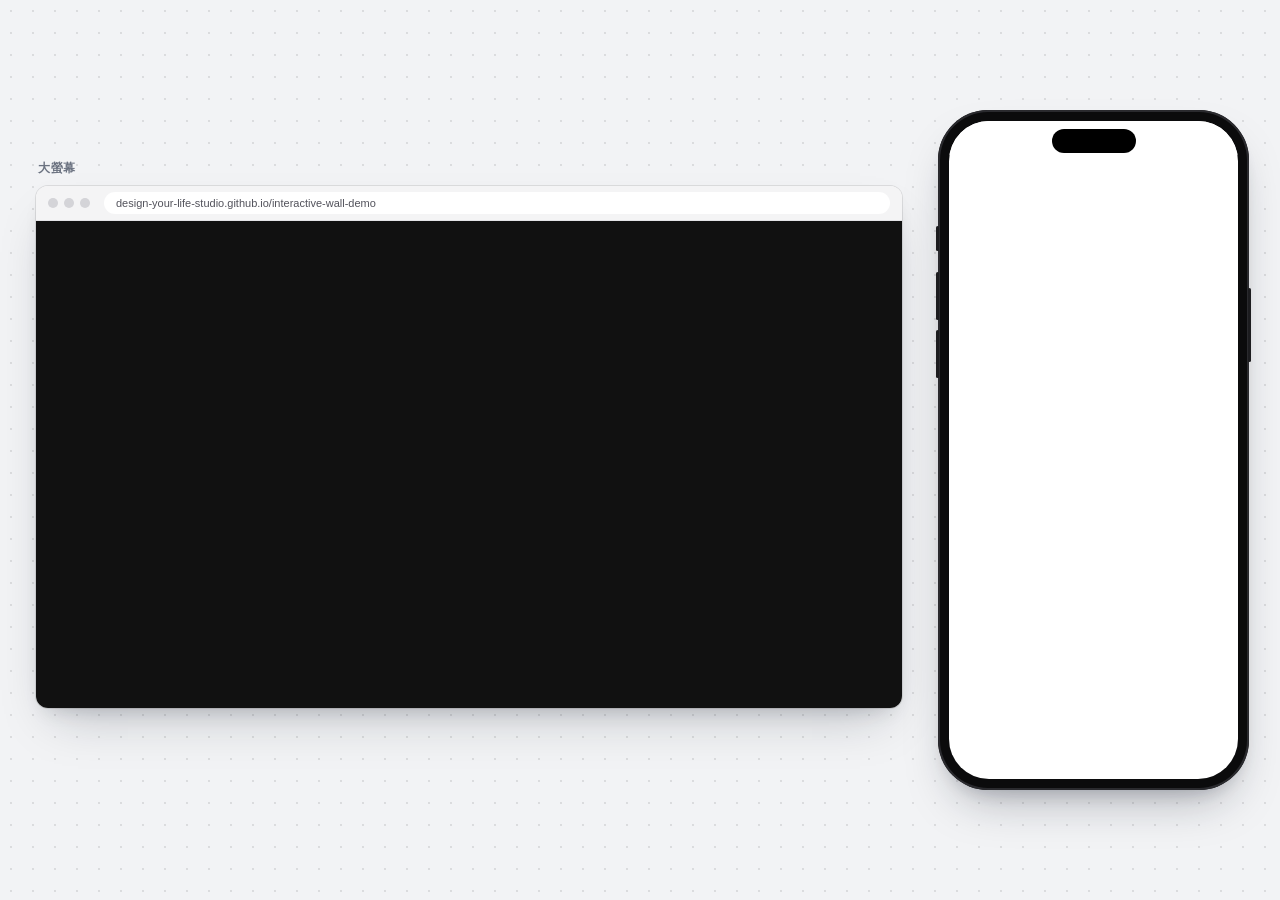
==== embeds/interactive-wall.html @ 9b2d8f3f "Add files via upload" ====
<!doctype html>
<html lang="zh-Hant"><head><meta charset="utf-8"><meta name="viewport" content="width=device-width, initial-scale=1">
<title>互動塗鴉牆 試玩</title>
<style>
/* 作品集「立即試玩」用：左邊大螢幕、右邊手機，兩邊都是線上實際運作的塗鴉牆，手機送出後大螢幕即時出現 */
html,body{margin:0;height:100%;overflow:hidden;background:#f2f3f5;font-family:-apple-system,"Helvetica Neue",Arial,"Noto Sans TC",sans-serif}
body{background-image:radial-gradient(circle,rgba(17,17,17,.10) 1px,transparent 1.4px);background-size:22px 22px}
#stage{position:absolute;left:50%;top:50%;width:1280px;height:720px;transform-origin:0 0}
.browser{position:absolute;left:36px;top:96px;width:866px;border-radius:12px;overflow:hidden;background:#fff;box-shadow:0 0 0 1px rgba(17,17,17,.10),0 24px 48px -18px rgba(17,24,39,.25),0 10px 20px -10px rgba(17,24,39,.18)}
.bar{height:34px;display:flex;align-items:center;gap:14px;padding:0 12px;background:#f4f4f5;border-bottom:1px solid #e4e4e7}
.dots{display:flex;gap:6px}.dots i{width:10px;height:10px;border-radius:50%;background:#d4d4d8;display:block}
.url{flex:1;height:22px;border-radius:11px;background:#fff;display:flex;align-items:center;padding:0 12px;font-size:11px;color:#52525b}
.view{position:relative;width:866px;height:487px;overflow:hidden;background:#111}
.view iframe{position:absolute;left:0;top:0;width:1600px;height:900px;border:0;transform:scale(.54125);transform-origin:0 0}
.tag{position:absolute;font:600 12px -apple-system,"Helvetica Neue",Arial,"Noto Sans TC",sans-serif;letter-spacing:.06em;color:#6b7280}
.phone{position:absolute;left:938px;top:20px;width:311px;height:680px;border-radius:50px;background:#0b0b0c;box-shadow:inset 0 0 0 2px #2a2a2e,0 24px 48px -18px rgba(17,24,39,.35),0 10px 20px -10px rgba(17,24,39,.2)}
.phone .btn{position:absolute;background:#1c1c1f;border-radius:2px}
.screen{position:absolute;left:11px;top:11px;width:289px;height:658px;border-radius:40px;overflow:hidden;background:#fff}
.sb{position:absolute;left:0;top:0;width:289px;height:34px;background:#fff;z-index:2}
.sb .island{position:absolute;left:50%;top:8px;width:84px;height:24px;margin-left:-42px;background:#000;border-radius:14px}
.screen iframe{position:absolute;left:0;top:34px;width:390px;height:842px;border:0;transform:scale(.741);transform-origin:0 0}
</style></head><body>
<div id="stage">
  <div class="tag" style="left:38px;top:70px">大螢幕</div>
  <div class="browser"><div class="bar"><div class="dots"><i></i><i></i><i></i></div><div class="url">design-your-life-studio.github.io/interactive-wall-demo</div></div>
    <div class="view"><iframe title="互動塗鴉牆 大螢幕" src="https://design-your-life-studio.github.io/interactive-wall-demo/" allow="autoplay"></iframe></div></div>
  <div class="tag" style="left:902px;top:600px;display:none"></div>
  <div class="phone"><div class="btn" style="left:-2px;top:116px;width:3px;height:25px"></div><div class="btn" style="left:-2px;top:162px;width:3px;height:48px"></div><div class="btn" style="left:-2px;top:220px;width:3px;height:48px"></div><div class="btn" style="right:-2px;top:178px;width:3px;height:74px"></div>
    <div class="screen"><div class="sb"><div class="island"></div></div>
      <iframe title="互動塗鴉牆 手機投稿" src="https://design-your-life-studio.github.io/interactive-wall-demo/?mode=draw" allow="autoplay"></iframe></div></div>
</div>
<script>
// 依視窗大小等比例縮放整個舞台（設計尺寸 1280×720）
(function(){const st=document.getElementById('stage');function fit(){const k=Math.min(innerWidth/1280,innerHeight/720);st.style.transform=`translate(${-640*k}px,${-360*k}px) scale(${k})`}fit();addEventListener('resize',fit)})();
</script>
</body></html>
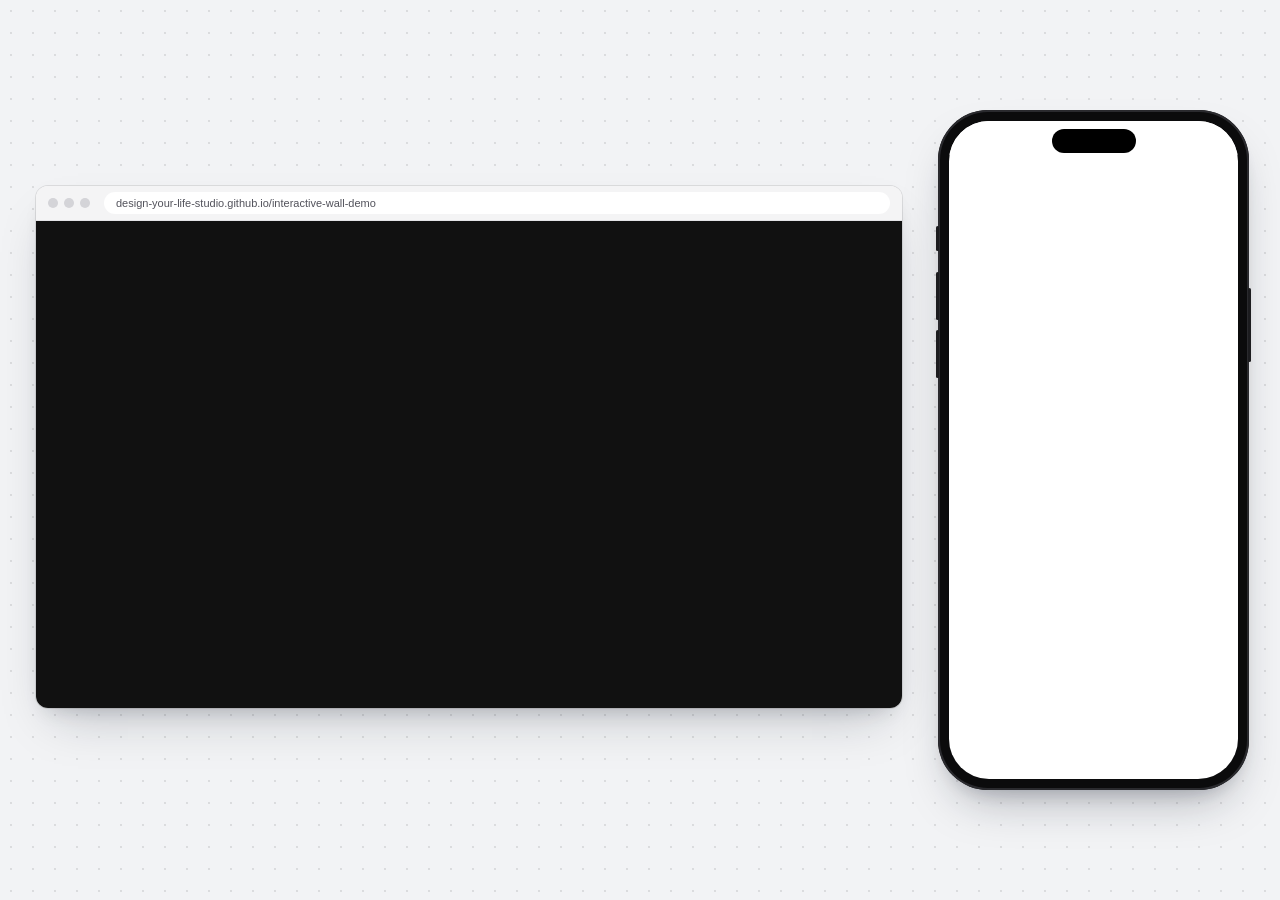
==== commit 9ca69f88: "Remove unused tag elements from interactive wall" ====
--- a/embeds/interactive-wall.html
+++ b/embeds/interactive-wall.html
@@ -12,7 +12,6 @@
 .url{flex:1;height:22px;border-radius:11px;background:#fff;display:flex;align-items:center;padding:0 12px;font-size:11px;color:#52525b}
 .view{position:relative;width:866px;height:487px;overflow:hidden;background:#111}
 .view iframe{position:absolute;left:0;top:0;width:1600px;height:900px;border:0;transform:scale(.54125);transform-origin:0 0}
-.tag{position:absolute;font:600 12px -apple-system,"Helvetica Neue",Arial,"Noto Sans TC",sans-serif;letter-spacing:.06em;color:#6b7280}
 .phone{position:absolute;left:938px;top:20px;width:311px;height:680px;border-radius:50px;background:#0b0b0c;box-shadow:inset 0 0 0 2px #2a2a2e,0 24px 48px -18px rgba(17,24,39,.35),0 10px 20px -10px rgba(17,24,39,.2)}
 .phone .btn{position:absolute;background:#1c1c1f;border-radius:2px}
 .screen{position:absolute;left:11px;top:11px;width:289px;height:658px;border-radius:40px;overflow:hidden;background:#fff}
@@ -21,10 +20,8 @@
 .screen iframe{position:absolute;left:0;top:34px;width:390px;height:842px;border:0;transform:scale(.741);transform-origin:0 0}
 </style></head><body>
 <div id="stage">
-  <div class="tag" style="left:38px;top:70px">大螢幕</div>
   <div class="browser"><div class="bar"><div class="dots"><i></i><i></i><i></i></div><div class="url">design-your-life-studio.github.io/interactive-wall-demo</div></div>
     <div class="view"><iframe title="互動塗鴉牆 大螢幕" src="https://design-your-life-studio.github.io/interactive-wall-demo/" allow="autoplay"></iframe></div></div>
-  <div class="tag" style="left:902px;top:600px;display:none"></div>
   <div class="phone"><div class="btn" style="left:-2px;top:116px;width:3px;height:25px"></div><div class="btn" style="left:-2px;top:162px;width:3px;height:48px"></div><div class="btn" style="left:-2px;top:220px;width:3px;height:48px"></div><div class="btn" style="right:-2px;top:178px;width:3px;height:74px"></div>
     <div class="screen"><div class="sb"><div class="island"></div></div>
       <iframe title="互動塗鴉牆 手機投稿" src="https://design-your-life-studio.github.io/interactive-wall-demo/?mode=draw" allow="autoplay"></iframe></div></div>
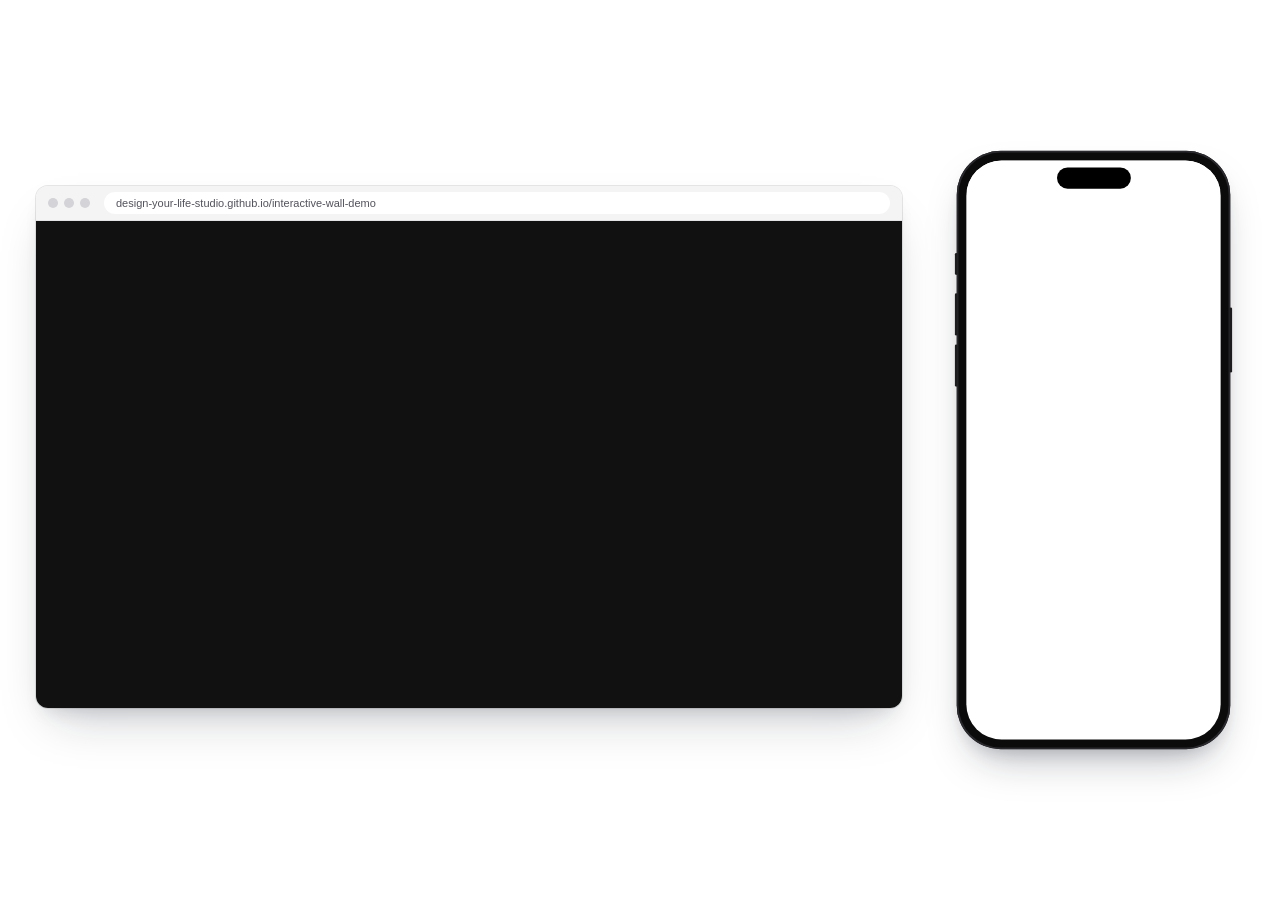
==== commit 7faa0c3b: "Refactor CSS for phone element scaling" ====
--- a/embeds/interactive-wall.html
+++ b/embeds/interactive-wall.html
@@ -3,8 +3,7 @@
 <title>互動塗鴉牆 試玩</title>
 <style>
 /* 作品集「立即試玩」用：左邊大螢幕、右邊手機，兩邊都是線上實際運作的塗鴉牆，手機送出後大螢幕即時出現 */
-html,body{margin:0;height:100%;overflow:hidden;background:#f2f3f5;font-family:-apple-system,"Helvetica Neue",Arial,"Noto Sans TC",sans-serif}
-body{background-image:radial-gradient(circle,rgba(17,17,17,.10) 1px,transparent 1.4px);background-size:22px 22px}
+html,body{margin:0;height:100%;overflow:hidden;background:transparent;font-family:-apple-system,"Helvetica Neue",Arial,"Noto Sans TC",sans-serif}
 #stage{position:absolute;left:50%;top:50%;width:1280px;height:720px;transform-origin:0 0}
 .browser{position:absolute;left:36px;top:96px;width:866px;border-radius:12px;overflow:hidden;background:#fff;box-shadow:0 0 0 1px rgba(17,17,17,.10),0 24px 48px -18px rgba(17,24,39,.25),0 10px 20px -10px rgba(17,24,39,.18)}
 .bar{height:34px;display:flex;align-items:center;gap:14px;padding:0 12px;background:#f4f4f5;border-bottom:1px solid #e4e4e7}
@@ -12,7 +11,7 @@
 .url{flex:1;height:22px;border-radius:11px;background:#fff;display:flex;align-items:center;padding:0 12px;font-size:11px;color:#52525b}
 .view{position:relative;width:866px;height:487px;overflow:hidden;background:#111}
 .view iframe{position:absolute;left:0;top:0;width:1600px;height:900px;border:0;transform:scale(.54125);transform-origin:0 0}
-.phone{position:absolute;left:938px;top:20px;width:311px;height:680px;border-radius:50px;background:#0b0b0c;box-shadow:inset 0 0 0 2px #2a2a2e,0 24px 48px -18px rgba(17,24,39,.35),0 10px 20px -10px rgba(17,24,39,.2)}
+.phone{position:absolute;left:938px;top:20px;transform:scale(.88);transform-origin:50% 50%;width:311px;height:680px;border-radius:50px;background:#0b0b0c;box-shadow:inset 0 0 0 2px #2a2a2e,0 24px 48px -18px rgba(17,24,39,.35),0 10px 20px -10px rgba(17,24,39,.2)}
 .phone .btn{position:absolute;background:#1c1c1f;border-radius:2px}
 .screen{position:absolute;left:11px;top:11px;width:289px;height:658px;border-radius:40px;overflow:hidden;background:#fff}
 .sb{position:absolute;left:0;top:0;width:289px;height:34px;background:#fff;z-index:2}
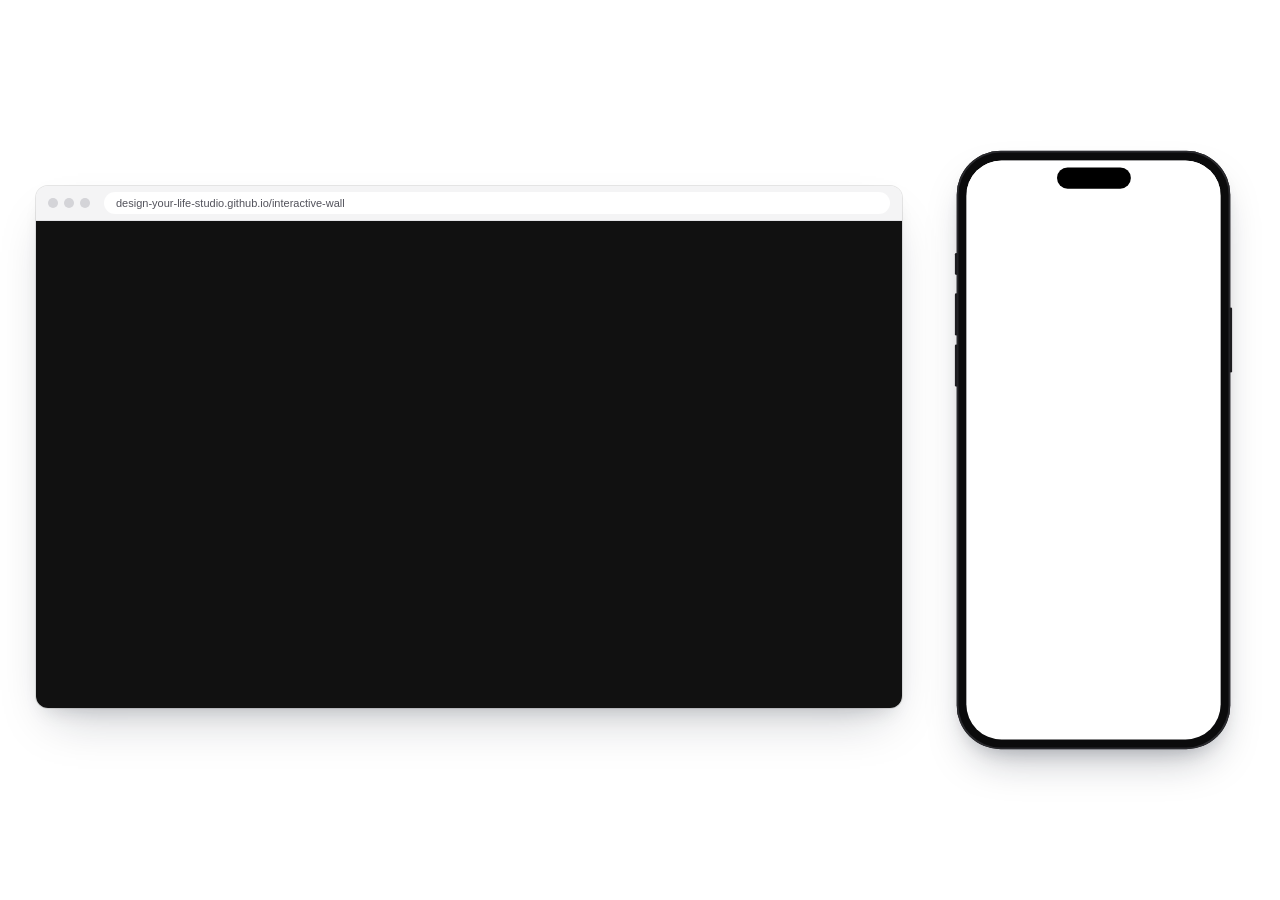
==== commit cc7fee37: "Update iframe sources for interactive wall" ====
--- a/embeds/interactive-wall.html
+++ b/embeds/interactive-wall.html
@@ -19,11 +19,11 @@
 .screen iframe{position:absolute;left:0;top:34px;width:390px;height:842px;border:0;transform:scale(.741);transform-origin:0 0}
 </style></head><body>
 <div id="stage">
-  <div class="browser"><div class="bar"><div class="dots"><i></i><i></i><i></i></div><div class="url">design-your-life-studio.github.io/interactive-wall-demo</div></div>
-    <div class="view"><iframe title="互動塗鴉牆 大螢幕" src="https://design-your-life-studio.github.io/interactive-wall-demo/" allow="autoplay"></iframe></div></div>
+  <div class="browser"><div class="bar"><div class="dots"><i></i><i></i><i></i></div><div class="url">design-your-life-studio.github.io/interactive-wall</div></div>
+    <div class="view"><iframe title="互動塗鴉牆 大螢幕" src="https://design-your-life-studio.github.io/interactive-wall/" allow="autoplay"></iframe></div></div>
   <div class="phone"><div class="btn" style="left:-2px;top:116px;width:3px;height:25px"></div><div class="btn" style="left:-2px;top:162px;width:3px;height:48px"></div><div class="btn" style="left:-2px;top:220px;width:3px;height:48px"></div><div class="btn" style="right:-2px;top:178px;width:3px;height:74px"></div>
     <div class="screen"><div class="sb"><div class="island"></div></div>
-      <iframe title="互動塗鴉牆 手機投稿" src="https://design-your-life-studio.github.io/interactive-wall-demo/?mode=draw" allow="autoplay"></iframe></div></div>
+      <iframe title="互動塗鴉牆 手機投稿" src="https://design-your-life-studio.github.io/interactive-wall/?mode=draw" allow="autoplay"></iframe></div></div>
 </div>
 <script>
 // 依視窗大小等比例縮放整個舞台（設計尺寸 1280×720）
